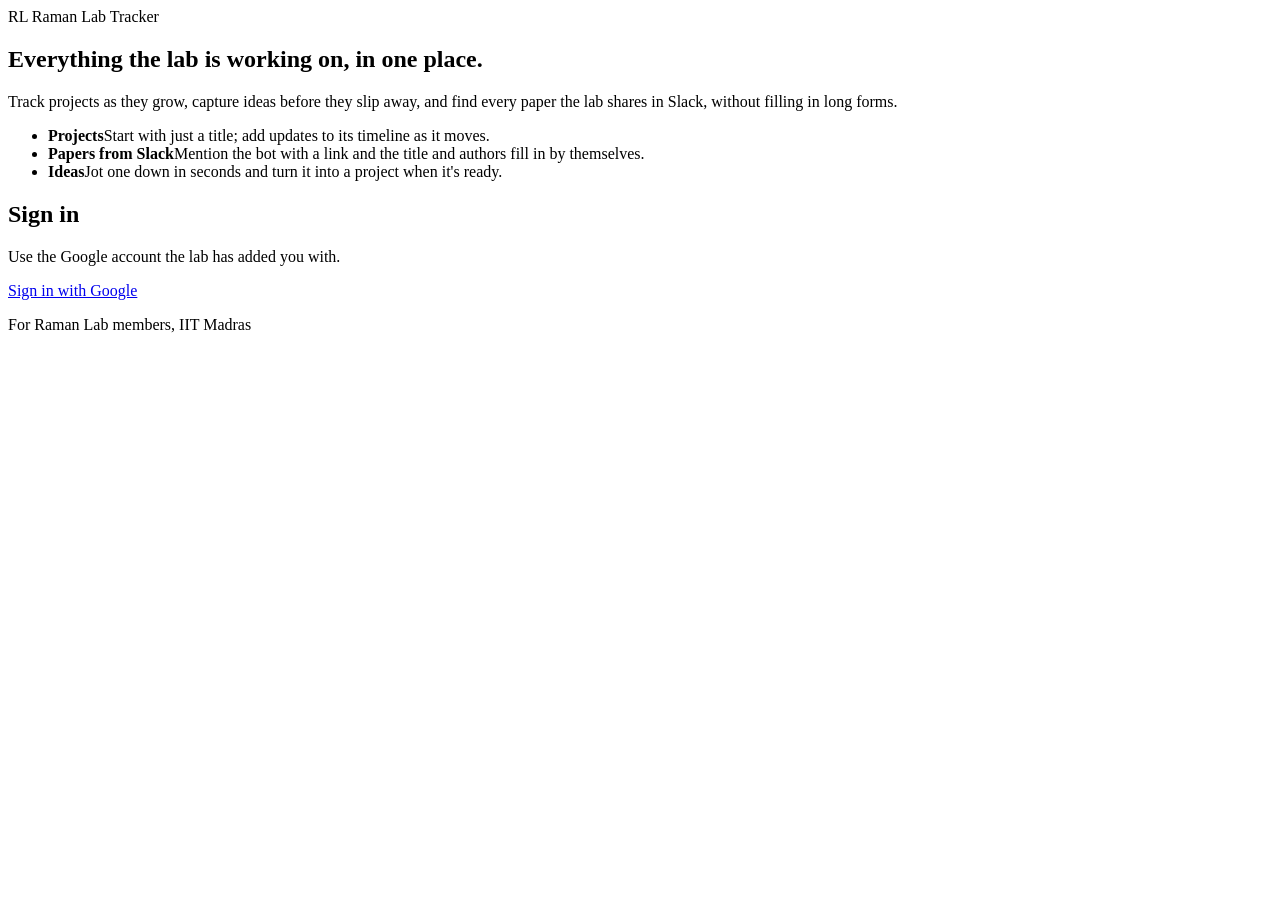
==== src/main/resources/static/login.html @ 4e86c466 "Add a sign-in page, sign-out and CSRF protection" ====
<!doctype html>
<html lang="en">
<head>
    <meta charset="utf-8">
    <meta name="viewport" content="width=device-width, initial-scale=1">
    <title>Sign in · Raman Lab Tracker</title>
    <link rel="stylesheet" href="css/app.css">
</head>
<body class="login-page">
    <main class="login-layout">
        <section>
            <div class="brand">
                <span class="logo" aria-hidden="true">RL</span>
                <span class="brand-name">Raman Lab Tracker</span>
            </div>
            <h1 class="hero-title">Everything the lab is working on, in one place.</h1>
            <p class="hero-text">Track projects as they grow, capture ideas before they slip away, and find every paper the lab shares in Slack, without filling in long forms.</p>
            <ul class="features">
                <li><strong>Projects</strong><span>Start with just a title; add updates to its timeline as it moves.</span></li>
                <li><strong>Papers from Slack</strong><span>Mention the bot with a link and the title and authors fill in by themselves.</span></li>
                <li><strong>Ideas</strong><span>Jot one down in seconds and turn it into a project when it's ready.</span></li>
            </ul>
        </section>
        <section class="login-card">
            <h2>Sign in</h2>
            <p class="login-subtitle">Use the Google account the lab has added you with.</p>
            <p id="refused" class="notice notice-error" role="alert" hidden>
                That Google account isn't on the Raman Lab list. Ask a lab admin to add you, or sign in with another account.
            </p>
            <p id="signed-out" class="notice" hidden>You've signed out.</p>
            <a class="button" href="/oauth2/authorization/google">Sign in with Google</a>
            <p class="login-note">For Raman Lab members, IIT Madras</p>
        </section>
    </main>
    <script>
        const params = new URLSearchParams(location.search);
        document.getElementById('refused').hidden = !params.has('error');
        document.getElementById('signed-out').hidden = !params.has('logout');
    </script>
</body>
</html>
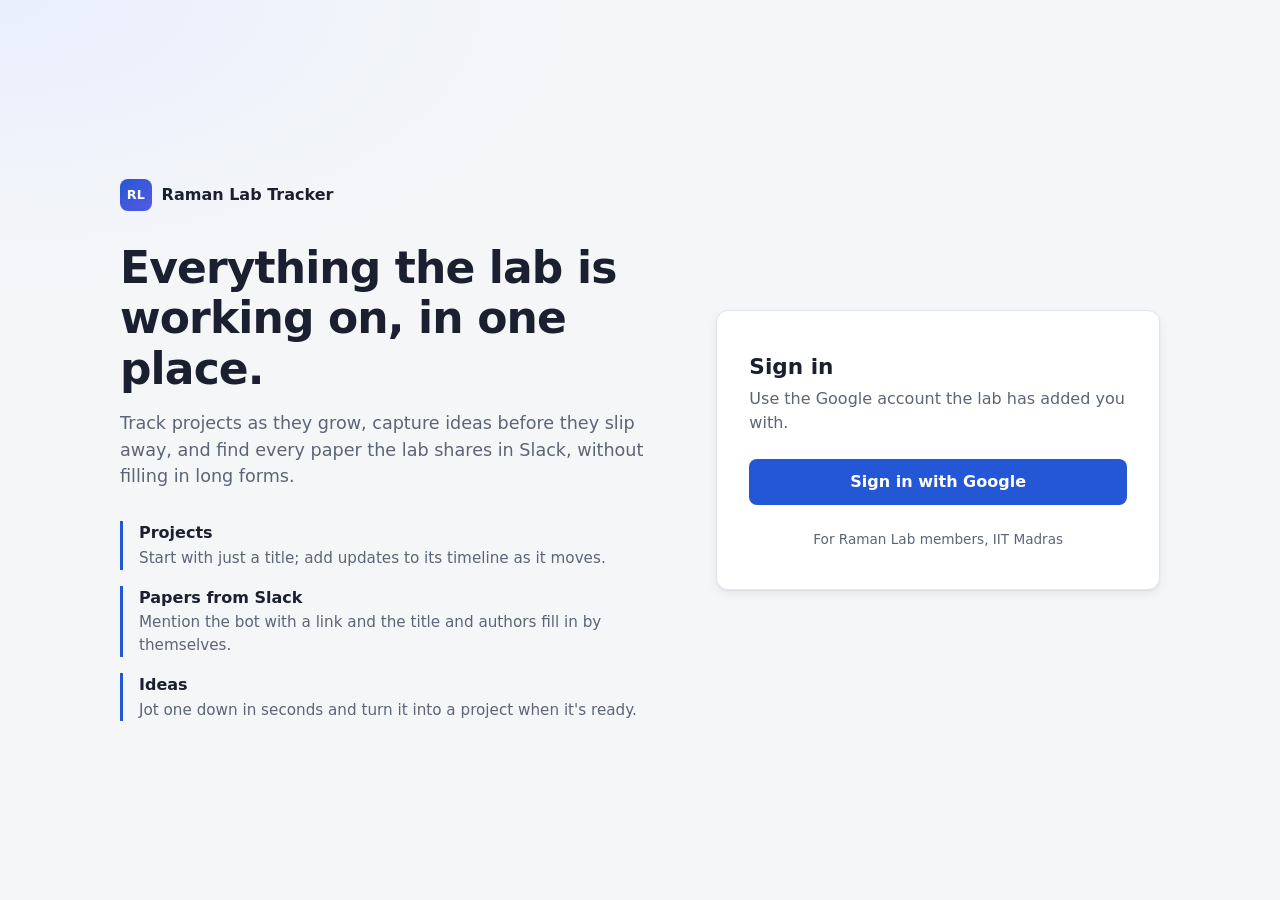
==== commit ba96c412: "Let a picked theme override the system one" ====
--- a/src/main/resources/static/login.html
+++ b/src/main/resources/static/login.html
@@ -4,6 +4,17 @@
     <meta charset="utf-8">
     <meta name="viewport" content="width=device-width, initial-scale=1">
     <title>Sign in · Raman Lab Tracker</title>
+    <script>
+        // apply the theme picked in the account menu before the page is drawn, so it never flashes
+        try {
+            const theme = localStorage.getItem('theme');
+            if (theme) {
+                document.documentElement.dataset.theme = theme;
+            }
+        } catch {
+            // storage is blocked, so the page follows the computer's setting
+        }
+    </script>
     <link rel="stylesheet" href="css/app.css">
 </head>
 <body class="login-page">
--- a/src/main/resources/static/css/app.css
+++ b/src/main/resources/static/css/app.css
@@ -0,0 +1,1527 @@
+:root {
+    color-scheme: light;
+    --bg: #f5f6f8;
+    --surface: #ffffff;
+    --surface-muted: #f0f2f5;
+    --text: #1a2030;
+    --muted: #5c6575;
+    --border: #e2e6ec;
+    --accent: #2457d6;
+    --accent-soft: #e9effd;
+    --on-accent: #ffffff;
+    --danger: #b42318;
+    --shadow: 0 1px 2px rgb(16 24 40 / 0.06), 0 4px 12px rgb(16 24 40 / 0.06);
+    --radius: 12px;
+    --radius-sm: 8px;
+    --content-width: 64rem;
+    /* text lightness for tinted pills and avatars, so they read well in both themes */
+    --tint-l: 36%;
+    font-family: system-ui, -apple-system, "Segoe UI", Roboto, "Helvetica Neue", sans-serif;
+}
+
+/* Dark colours: "System" follows the computer's setting; a theme picked in the account menu
+   (data-theme on <html>, set by theme.js) wins over it. */
+@media (prefers-color-scheme: dark) {
+    :root:not([data-theme="light"]) {
+        color-scheme: dark;
+        --bg: #111418;
+        --surface: #1a1e25;
+        --surface-muted: #222731;
+        --text: #e6e9ef;
+        --muted: #9aa3b2;
+        --border: #2a303a;
+        --accent: #7ea2ff;
+        --accent-soft: #1f2a45;
+        --on-accent: #0e1630;
+        --danger: #ff8f85;
+        --shadow: 0 1px 2px rgb(0 0 0 / 0.4), 0 4px 12px rgb(0 0 0 / 0.25);
+        --tint-l: 76%;
+    }
+}
+
+:root[data-theme="dark"] {
+    color-scheme: dark;
+    --bg: #111418;
+    --surface: #1a1e25;
+    --surface-muted: #222731;
+    --text: #e6e9ef;
+    --muted: #9aa3b2;
+    --border: #2a303a;
+    --accent: #7ea2ff;
+    --accent-soft: #1f2a45;
+    --on-accent: #0e1630;
+    --danger: #ff8f85;
+    --shadow: 0 1px 2px rgb(0 0 0 / 0.4), 0 4px 12px rgb(0 0 0 / 0.25);
+    --tint-l: 76%;
+}
+
+*,
+*::before,
+*::after {
+    box-sizing: border-box;
+}
+
+body {
+    margin: 0;
+    background: radial-gradient(80rem 24rem at 50% -10rem, var(--accent-soft), transparent 70%) no-repeat, var(--bg);
+    color: var(--text);
+    font-size: 1rem;
+    line-height: 1.5;
+}
+
+a {
+    color: var(--accent);
+    text-underline-offset: 0.15em;
+}
+
+:focus-visible {
+    outline: 2px solid var(--accent);
+    outline-offset: 2px;
+    border-radius: 4px;
+}
+
+/* Brand */
+
+.brand {
+    display: flex;
+    align-items: center;
+    gap: 0.6rem;
+    color: inherit;
+    text-decoration: none;
+}
+
+.logo {
+    display: grid;
+    width: 2rem;
+    height: 2rem;
+    place-items: center;
+    border-radius: var(--radius-sm);
+    background: linear-gradient(135deg, var(--accent), color-mix(in srgb, var(--accent) 55%, #8b5cf6));
+    color: var(--on-accent);
+    font-size: 0.8rem;
+    font-weight: 700;
+    letter-spacing: 0.02em;
+}
+
+.brand-name {
+    font-weight: 650;
+    white-space: nowrap;
+}
+
+/* Header */
+
+.app-header {
+    position: sticky;
+    top: 0;
+    z-index: 10;
+    display: flex;
+    align-items: center;
+    gap: 2rem;
+    height: 3.75rem;
+    padding: 0 1.5rem;
+    background: color-mix(in srgb, var(--surface) 88%, transparent);
+    backdrop-filter: blur(8px);
+    border-bottom: 1px solid var(--border);
+}
+
+.tabs {
+    display: flex;
+    flex: 1;
+    align-self: stretch;
+    gap: 0.25rem;
+    overflow-x: auto;
+}
+
+.tab {
+    display: inline-flex;
+    align-items: center;
+    gap: 0.4rem;
+    padding: 0 0.85rem;
+    border: 0;
+    border-bottom: 2px solid transparent;
+    background: none;
+    color: var(--muted);
+    font: inherit;
+    font-weight: 500;
+    white-space: nowrap;
+    cursor: pointer;
+}
+
+.tab:hover {
+    color: var(--text);
+}
+
+.tab[aria-selected="true"] {
+    color: var(--accent);
+    border-bottom-color: var(--accent);
+    font-weight: 600;
+}
+
+/* User menu */
+
+.user-menu {
+    position: relative;
+}
+
+.avatar {
+    display: grid;
+    flex-shrink: 0;
+    width: 2.25rem;
+    height: 2.25rem;
+    place-items: center;
+    border-radius: 50%;
+    background: hsl(var(--hue, 222) 70% 55% / 0.2);
+    color: hsl(var(--hue, 222) 55% var(--tint-l));
+    font-size: 0.85rem;
+    font-weight: 700;
+    list-style: none;
+    cursor: pointer;
+}
+
+.avatar::-webkit-details-marker {
+    display: none;
+}
+
+.menu {
+    position: absolute;
+    right: 0;
+    top: calc(100% + 0.5rem);
+    min-width: 15rem;
+    padding: 0.5rem;
+    background: var(--surface);
+    border: 1px solid var(--border);
+    border-radius: var(--radius);
+    box-shadow: var(--shadow);
+}
+
+.menu-name {
+    margin: 0.5rem 0.75rem 0;
+    font-weight: 600;
+}
+
+.menu-email {
+    margin: 0 0.75rem 0.5rem;
+    color: var(--muted);
+    font-size: 0.85rem;
+    overflow-wrap: anywhere;
+}
+
+.menu-item {
+    display: flex;
+    align-items: center;
+    gap: 0.5rem;
+    width: 100%;
+    padding: 0.55rem 0.75rem;
+    border: 0;
+    border-top: 1px solid var(--border);
+    background: none;
+    color: var(--text);
+    font: inherit;
+    text-align: left;
+    cursor: pointer;
+}
+
+.menu-item:hover {
+    background: var(--surface-muted);
+}
+
+/* Page */
+
+.content {
+    max-width: var(--content-width);
+    margin: 0 auto;
+    padding: 2rem 1.5rem 4rem;
+}
+
+.page-header {
+    display: flex;
+    flex-wrap: wrap;
+    align-items: flex-end;
+    justify-content: space-between;
+    gap: 1rem;
+    margin-bottom: 1.5rem;
+}
+
+.page-title {
+    margin: 0;
+    font-size: 1.6rem;
+    letter-spacing: -0.01em;
+}
+
+.page-description {
+    margin: 0.25rem 0 0;
+    color: var(--muted);
+}
+
+.page-actions {
+    display: flex;
+    gap: 0.5rem;
+}
+
+/* Buttons */
+
+.button {
+    display: inline-flex;
+    align-items: center;
+    justify-content: center;
+    gap: 0.4rem;
+    padding: 0.6rem 1.1rem;
+    border: 1px solid transparent;
+    border-radius: var(--radius-sm);
+    background: var(--accent);
+    color: var(--on-accent);
+    font: inherit;
+    font-weight: 600;
+    text-decoration: none;
+    cursor: pointer;
+}
+
+.button:hover {
+    filter: brightness(1.08);
+}
+
+.button-secondary {
+    background: var(--surface);
+    border-color: var(--border);
+    color: var(--text);
+}
+
+.button-secondary:hover {
+    filter: none;
+    background: var(--surface-muted);
+}
+
+/* Toasts */
+
+.toasts {
+    position: fixed;
+    right: 1.5rem;
+    bottom: 1.5rem;
+    z-index: 20;
+    display: grid;
+    gap: 0.5rem;
+}
+
+.toast {
+    padding: 0.75rem 1rem;
+    border-left: 4px solid var(--accent);
+    border-radius: var(--radius-sm);
+    background: var(--surface);
+    box-shadow: var(--shadow);
+}
+
+.toast-error {
+    border-left-color: var(--danger);
+}
+
+/* Shared building blocks */
+
+.muted {
+    color: var(--muted);
+}
+
+.page-description {
+    display: flex;
+    flex-wrap: wrap;
+    align-items: center;
+    gap: 0.4rem 0.75rem;
+}
+
+.back-link {
+    display: inline-flex;
+    align-items: center;
+    gap: 0.3rem;
+    font-weight: 500;
+    text-decoration: none;
+}
+
+.filters {
+    display: flex;
+    flex-wrap: wrap;
+    gap: 0.5rem;
+    margin-bottom: 1rem;
+}
+
+.filter-chip {
+    display: inline-flex;
+    align-items: center;
+    gap: 0.4rem;
+    padding: 0.35rem 0.8rem;
+    border: 1px solid var(--border);
+    border-radius: 999px;
+    background: var(--surface);
+    color: var(--muted);
+    font: inherit;
+    font-size: 0.9rem;
+    cursor: pointer;
+}
+
+.filter-chip[aria-pressed="true"] {
+    border-color: var(--accent);
+    background: var(--accent-soft);
+    color: var(--accent);
+    font-weight: 600;
+}
+
+.filter-count {
+    font-size: 0.8rem;
+    opacity: 0.75;
+}
+
+.card-list {
+    display: grid;
+    gap: 0.75rem;
+}
+
+.card {
+    display: block;
+    padding: 1rem 1.25rem;
+    background: var(--surface);
+    border: 1px solid var(--border);
+    border-radius: var(--radius);
+    color: inherit;
+}
+
+.card + .card,
+.card + .timeline,
+.card + .timeline-empty {
+    margin-top: 1rem;
+}
+
+.card-list .card + .card {
+    margin-top: 0;
+}
+
+.card-link {
+    position: relative;
+    text-decoration: none;
+    transition: border-color 0.15s, box-shadow 0.15s, transform 0.15s;
+}
+
+.card-link:hover {
+    border-color: color-mix(in srgb, var(--accent) 45%, var(--border));
+    box-shadow: var(--shadow);
+    transform: translateY(-1px);
+}
+
+.card-head {
+    display: flex;
+    align-items: baseline;
+    justify-content: space-between;
+    gap: 1rem;
+}
+
+.card-title {
+    margin: 0;
+    font-size: 1.05rem;
+    overflow-wrap: anywhere;
+}
+
+.card-text {
+    margin: 0.35rem 0 0;
+    color: var(--muted);
+    overflow-wrap: anywhere;
+}
+
+.clamp {
+    display: -webkit-box;
+    overflow: hidden;
+    -webkit-box-orient: vertical;
+    -webkit-line-clamp: 2;
+}
+
+.card-meta {
+    margin: 0.6rem 0 0;
+    color: var(--muted);
+    font-size: 0.85rem;
+}
+
+.prose {
+    margin: 0;
+    white-space: pre-wrap;
+    overflow-wrap: anywhere;
+}
+
+/* Status chips: hue changes per status, transparency keeps them readable in both themes */
+
+.status {
+    flex-shrink: 0;
+    padding: 0.15rem 0.6rem;
+    border: 1px solid hsl(var(--hue) 60% 50% / 0.45);
+    border-radius: 999px;
+    background: hsl(var(--hue) 70% 50% / 0.14);
+    font-size: 0.78rem;
+    font-weight: 600;
+    white-space: nowrap;
+    text-decoration: none;
+    color: inherit;
+}
+
+.status-planning { --hue: 265; }
+.status-active { --hue: 145; }
+.status-on_hold { --hue: 35; }
+.status-done { --hue: 215; }
+
+/* Loading and empty states */
+
+.skeleton-list {
+    display: grid;
+    gap: 0.75rem;
+}
+
+.skeleton-card {
+    height: 5.5rem;
+    border-radius: var(--radius);
+    background: linear-gradient(90deg, var(--surface) 25%, var(--surface-muted) 50%, var(--surface) 75%);
+    background-size: 200% 100%;
+    animation: shimmer 1.4s infinite;
+}
+
+@keyframes shimmer {
+    to {
+        background-position: -200% 0;
+    }
+}
+
+@media (prefers-reduced-motion: reduce) {
+    .skeleton-card {
+        animation: none;
+    }
+}
+
+.empty {
+    padding: 3rem 1.5rem;
+    border: 1px dashed var(--border);
+    border-radius: var(--radius);
+    text-align: center;
+}
+
+.empty-mark {
+    display: grid;
+    width: 3rem;
+    height: 3rem;
+    margin: 0 auto 1rem;
+    place-items: center;
+    border-radius: 50%;
+    background: var(--accent-soft);
+    color: var(--accent);
+    font-size: 1.5rem;
+    font-weight: 600;
+}
+
+.empty-title {
+    margin: 0;
+}
+
+.empty-text {
+    max-width: 28rem;
+    margin: 0.4rem auto 1.25rem;
+    color: var(--muted);
+}
+
+/* Forms */
+
+.field {
+    display: grid;
+    gap: 0.35rem;
+    margin-top: 1rem;
+}
+
+.field-label {
+    font-size: 0.9rem;
+    font-weight: 600;
+}
+
+.input {
+    width: 100%;
+    padding: 0.6rem 0.75rem;
+    border: 1px solid var(--border);
+    border-radius: var(--radius-sm);
+    background: var(--surface);
+    color: var(--text);
+    font: inherit;
+}
+
+.input:focus {
+    border-color: var(--accent);
+    outline: 2px solid color-mix(in srgb, var(--accent) 25%, transparent);
+    outline-offset: 0;
+}
+
+textarea.input {
+    resize: vertical;
+}
+
+.input-large {
+    border: 0;
+    padding: 0.25rem 0;
+    font-size: 1.1rem;
+}
+
+.input-large:focus {
+    outline: none;
+}
+
+.input-compact {
+    width: auto;
+    padding: 0.5rem 0.6rem;
+}
+
+.more {
+    margin-top: 0.75rem;
+}
+
+.more summary {
+    color: var(--accent);
+    font-size: 0.9rem;
+    cursor: pointer;
+}
+
+.form-error {
+    margin: 1rem 0 0;
+    color: var(--danger);
+    font-size: 0.9rem;
+}
+
+.dialog {
+    width: min(32rem, calc(100% - 2rem));
+    padding: 0;
+    border: 1px solid var(--border);
+    border-radius: var(--radius);
+    background: var(--surface);
+    color: var(--text);
+    box-shadow: var(--shadow);
+}
+
+.dialog::backdrop {
+    background: rgb(10 14 20 / 0.45);
+}
+
+.dialog-form {
+    padding: 1.5rem;
+}
+
+.dialog-title {
+    margin: 0;
+    font-size: 1.25rem;
+}
+
+.dialog-actions {
+    display: flex;
+    justify-content: flex-end;
+    gap: 0.5rem;
+    margin-top: 1.5rem;
+}
+
+.composer textarea.input {
+    border: 0;
+    padding: 0;
+}
+
+.composer textarea.input:focus {
+    outline: none;
+}
+
+.composer-actions {
+    display: flex;
+    justify-content: flex-end;
+    margin-top: 0.75rem;
+}
+
+/* Timeline */
+
+.timeline {
+    position: relative;
+    margin: 1.5rem 0 0;
+    padding: 0 0 0 1.5rem;
+    list-style: none;
+}
+
+.timeline::before {
+    content: "";
+    position: absolute;
+    top: 0.4rem;
+    bottom: 0.4rem;
+    left: 0.35rem;
+    width: 2px;
+    background: var(--border);
+}
+
+.timeline-item {
+    position: relative;
+    padding-bottom: 1.25rem;
+}
+
+.timeline-item::before {
+    content: "";
+    position: absolute;
+    top: 0.4rem;
+    left: -1.5rem;
+    width: 0.8rem;
+    height: 0.8rem;
+    border: 2px solid var(--bg);
+    border-radius: 50%;
+    background: var(--accent);
+}
+
+.timeline-status::before {
+    background: var(--muted);
+}
+
+.timeline-meta {
+    margin: 0 0 0.2rem;
+    color: var(--muted);
+    font-size: 0.85rem;
+}
+
+.timeline-meta strong {
+    color: var(--text);
+}
+
+.timeline-change {
+    margin: 0;
+    color: var(--muted);
+    font-style: italic;
+}
+
+.timeline-empty {
+    margin-top: 1.5rem;
+}
+
+/* Icons, avatars and tags */
+
+.icon {
+    flex-shrink: 0;
+}
+
+.avatar-small {
+    width: 1.75rem;
+    height: 1.75rem;
+    border: 2px solid var(--surface);
+    font-size: 0.65rem;
+    cursor: default;
+}
+
+.avatar-stack {
+    display: inline-flex;
+}
+
+.avatar-stack .avatar + .avatar {
+    margin-left: -0.45rem;
+}
+
+.avatar-more {
+    background: var(--surface-muted);
+    color: var(--muted);
+}
+
+.tag-list {
+    position: relative;
+    z-index: 1;
+    display: flex;
+    flex-wrap: wrap;
+    gap: 0.35rem;
+    margin-top: 0.6rem;
+}
+
+.tag {
+    padding: 0.1rem 0.55rem;
+    border: 0;
+    border-radius: 999px;
+    background: hsl(var(--hue) 70% 55% / 0.14);
+    color: hsl(var(--hue) 55% var(--tint-l));
+    font: inherit;
+    font-size: 0.78rem;
+    font-weight: 600;
+}
+
+button.tag {
+    cursor: pointer;
+}
+
+button.tag:hover {
+    background: hsl(var(--hue) 70% 55% / 0.26);
+}
+
+/* Small controls */
+
+.segmented {
+    display: inline-flex;
+    padding: 0.2rem;
+    border: 1px solid var(--border);
+    border-radius: var(--radius-sm);
+    background: var(--surface-muted);
+}
+
+.segment {
+    display: inline-flex;
+    align-items: center;
+    gap: 0.35rem;
+    padding: 0.4rem 0.75rem;
+    border: 0;
+    border-radius: 6px;
+    background: none;
+    color: var(--muted);
+    font: inherit;
+    font-size: 0.9rem;
+    font-weight: 500;
+    cursor: pointer;
+}
+
+.segment[aria-pressed="true"] {
+    background: var(--surface);
+    color: var(--text);
+    box-shadow: 0 1px 2px rgb(16 24 40 / 0.12);
+}
+
+.link-button {
+    display: inline-flex;
+    align-items: center;
+    gap: 0.25rem;
+    padding: 0.2rem 0.4rem;
+    border: 0;
+    border-radius: 6px;
+    background: none;
+    color: var(--accent);
+    font: inherit;
+    font-size: 0.9rem;
+    cursor: pointer;
+}
+
+.icon-button {
+    display: grid;
+    flex-shrink: 0;
+    width: 1.75rem;
+    height: 1.75rem;
+    place-items: center;
+    border: 0;
+    border-radius: 6px;
+    background: none;
+    color: var(--muted);
+    cursor: pointer;
+}
+
+.link-button:hover,
+.icon-button:hover {
+    background: var(--surface-muted);
+    color: var(--text);
+}
+
+.button-small {
+    padding: 0.45rem 0.8rem;
+    font-size: 0.9rem;
+}
+
+.toolbar {
+    display: flex;
+    flex-wrap: wrap;
+    align-items: center;
+    justify-content: space-between;
+    gap: 0.75rem;
+    margin-bottom: 1rem;
+}
+
+.toolbar .filters {
+    margin-bottom: 0;
+}
+
+.active-filter {
+    display: flex;
+    flex-wrap: wrap;
+    align-items: center;
+    gap: 0.5rem;
+    margin-bottom: 1rem;
+    color: var(--muted);
+    font-size: 0.9rem;
+}
+
+.section-title {
+    margin: 1.75rem 0 0.75rem;
+    font-size: 1.05rem;
+}
+
+/* Cards open on entry, a little after one another */
+
+.card-list > .card,
+.stat,
+.home-section {
+    animation: rise 0.35s ease backwards;
+    animation-delay: calc(var(--i, 0) * 35ms);
+}
+
+@keyframes rise {
+    from {
+        opacity: 0;
+        transform: translateY(6px);
+    }
+}
+
+@media (prefers-reduced-motion: reduce) {
+    .card-list > .card,
+    .stat,
+    .home-section {
+        animation: none;
+    }
+
+    .card-link {
+        transition: none;
+    }
+}
+
+/* Project cards: the title link covers the whole card */
+
+.stretched-link {
+    color: inherit;
+    text-decoration: none;
+}
+
+.stretched-link::after {
+    content: "";
+    position: absolute;
+    inset: 0;
+    border-radius: var(--radius);
+}
+
+.card-link:focus-within {
+    border-color: var(--accent);
+}
+
+.card-foot {
+    display: flex;
+    align-items: center;
+    justify-content: space-between;
+    gap: 1rem;
+    margin-top: 0.85rem;
+}
+
+.card-meta-inline {
+    display: inline-flex;
+    align-items: center;
+    gap: 0.3rem;
+    color: var(--muted);
+    font-size: 0.85rem;
+}
+
+/* Board */
+
+.board {
+    display: grid;
+    grid-template-columns: repeat(4, minmax(14rem, 1fr));
+    gap: 0.75rem;
+    overflow-x: auto;
+    padding-bottom: 0.5rem;
+}
+
+.board-column {
+    display: flex;
+    flex-direction: column;
+    gap: 0.6rem;
+    min-height: 12rem;
+    padding: 0.75rem;
+    border: 1px solid transparent;
+    border-radius: var(--radius);
+    background: var(--surface-muted);
+    transition: background 0.15s, border-color 0.15s;
+}
+
+.board-column.drop-target {
+    border-color: var(--accent);
+    border-style: dashed;
+    background: var(--accent-soft);
+}
+
+.board-head {
+    display: flex;
+    align-items: center;
+    gap: 0.5rem;
+    padding: 0 0.25rem;
+}
+
+.board-dot {
+    width: 0.6rem;
+    height: 0.6rem;
+    border-radius: 50%;
+    background: hsl(var(--hue) 65% 50%);
+}
+
+.board-title {
+    margin: 0;
+    font-size: 0.9rem;
+}
+
+.board-count {
+    margin-left: auto;
+    color: var(--muted);
+    font-size: 0.8rem;
+    font-weight: 600;
+}
+
+.board-cards {
+    display: grid;
+    gap: 0.6rem;
+}
+
+.board-card {
+    padding: 0.85rem 1rem;
+    cursor: grab;
+}
+
+.board-card .status,
+.board-card .card-meta-inline > span {
+    display: none;
+}
+
+.board-card .card-title {
+    font-size: 0.95rem;
+}
+
+.board-card.dragging {
+    opacity: 0.45;
+}
+
+.board-empty {
+    margin: 0;
+    padding: 1.25rem 0.5rem;
+    border: 1px dashed var(--border);
+    border-radius: var(--radius-sm);
+    color: var(--muted);
+    font-size: 0.85rem;
+    text-align: center;
+}
+
+/* One project */
+
+.detail-layout {
+    display: grid;
+    grid-template-columns: minmax(0, 1fr) 18rem;
+    gap: 1.5rem;
+    align-items: start;
+}
+
+.detail-side {
+    position: sticky;
+    top: 5rem;
+    padding: 0.5rem 1.1rem;
+}
+
+.side-section {
+    padding: 0.85rem 0;
+}
+
+.side-section + .side-section {
+    border-top: 1px solid var(--border);
+}
+
+.side-title {
+    margin: 0 0 0.6rem;
+    color: var(--muted);
+    font-size: 0.75rem;
+    font-weight: 600;
+    letter-spacing: 0.06em;
+    text-transform: uppercase;
+}
+
+.side-section .tag-list {
+    margin-top: 0;
+}
+
+.side-empty {
+    margin: 0;
+    font-size: 0.88rem;
+}
+
+.people,
+.links {
+    display: grid;
+    gap: 0.45rem;
+    margin: 0;
+    padding: 0;
+    list-style: none;
+}
+
+.person {
+    display: flex;
+    align-items: center;
+    gap: 0.55rem;
+    font-size: 0.92rem;
+}
+
+.link-row {
+    display: flex;
+    align-items: center;
+    gap: 0.25rem;
+}
+
+.link-item {
+    display: flex;
+    flex: 1;
+    align-items: center;
+    gap: 0.45rem;
+    min-width: 0;
+    font-size: 0.92rem;
+    text-decoration: none;
+}
+
+.link-label {
+    overflow: hidden;
+    text-overflow: ellipsis;
+    white-space: nowrap;
+}
+
+.link-form {
+    display: grid;
+    gap: 0.45rem;
+    margin-top: 0.75rem;
+}
+
+.link-form .input {
+    padding: 0.45rem 0.6rem;
+    font-size: 0.9rem;
+}
+
+.member-picker {
+    display: grid;
+    gap: 0.25rem;
+    max-height: 12rem;
+    overflow-y: auto;
+}
+
+.member-option {
+    display: flex;
+    align-items: center;
+    gap: 0.55rem;
+    padding: 0.35rem 0.5rem;
+    border-radius: var(--radius-sm);
+    cursor: pointer;
+}
+
+.member-option:hover {
+    background: var(--surface-muted);
+}
+
+/* Ideas */
+
+.idea {
+    display: grid;
+    grid-template-columns: auto minmax(0, 1fr) auto;
+    align-items: center;
+    gap: 1rem;
+}
+
+.idea-action {
+    display: flex;
+}
+
+.card-byline {
+    display: flex;
+    align-items: center;
+    gap: 0.4rem;
+}
+
+.vote {
+    display: grid;
+    width: 3rem;
+    padding: 0.35rem 0;
+    border: 1px solid var(--border);
+    border-radius: var(--radius-sm);
+    background: var(--surface);
+    color: var(--muted);
+    font: inherit;
+    cursor: pointer;
+    transition: border-color 0.15s, background 0.15s, color 0.15s;
+}
+
+.vote-inner {
+    display: grid;
+    justify-items: center;
+}
+
+.vote-count {
+    font-size: 0.9rem;
+    font-weight: 700;
+}
+
+.vote:hover {
+    border-color: var(--accent);
+    color: var(--accent);
+}
+
+.vote[aria-pressed="true"] {
+    border-color: var(--accent);
+    background: color-mix(in srgb, var(--accent) 14%, var(--surface));
+    color: var(--accent);
+}
+
+.composer-idea {
+    margin-bottom: 1.25rem;
+}
+
+.more-fields {
+    display: grid;
+    gap: 0.5rem;
+    margin-top: 0.6rem;
+}
+
+/* Home */
+
+.stats {
+    display: grid;
+    grid-template-columns: repeat(auto-fit, minmax(9.5rem, 1fr));
+    gap: 0.75rem;
+}
+
+.stat {
+    display: grid;
+    gap: 0.1rem;
+    padding: 1rem 1.1rem;
+    background: var(--surface);
+    border: 1px solid var(--border);
+    border-radius: var(--radius);
+    color: inherit;
+    text-decoration: none;
+    transition: border-color 0.15s, box-shadow 0.15s, transform 0.15s;
+}
+
+.stat:nth-child(2) { --i: 1; }
+.stat:nth-child(3) { --i: 2; }
+.stat:nth-child(4) { --i: 3; }
+.stat:nth-child(5) { --i: 4; }
+
+.stat:hover {
+    border-color: hsl(var(--hue) 60% 50% / 0.5);
+    box-shadow: var(--shadow);
+    transform: translateY(-1px);
+}
+
+.stat-icon {
+    display: grid;
+    width: 2.25rem;
+    height: 2.25rem;
+    margin-bottom: 0.5rem;
+    place-items: center;
+    border-radius: var(--radius-sm);
+    background: hsl(var(--hue) 70% 55% / 0.15);
+    color: hsl(var(--hue) 55% var(--tint-l));
+}
+
+.stat-value {
+    font-size: 1.75rem;
+    font-weight: 700;
+    line-height: 1.1;
+    letter-spacing: -0.02em;
+}
+
+.stat-label {
+    color: var(--muted);
+    font-size: 0.88rem;
+}
+
+.home-grid {
+    display: grid;
+    grid-template-columns: minmax(0, 1.1fr) minmax(0, 1fr);
+    gap: 1.5rem;
+    align-items: start;
+    margin-top: 0.5rem;
+}
+
+.home-section + .home-section {
+    --i: 2;
+}
+
+.section-head {
+    display: flex;
+    align-items: baseline;
+    justify-content: space-between;
+    gap: 1rem;
+}
+
+.section-link {
+    font-size: 0.9rem;
+    text-decoration: none;
+}
+
+.mini-list {
+    padding: 0.25rem 0;
+}
+
+.mini-project {
+    display: flex;
+    align-items: center;
+    gap: 0.75rem;
+    padding: 0.7rem 1.1rem;
+    color: inherit;
+    text-decoration: none;
+}
+
+.mini-project + .mini-project {
+    border-top: 1px solid var(--border);
+}
+
+.mini-project:hover {
+    background: var(--surface-muted);
+}
+
+.mini-votes {
+    display: grid;
+    flex-shrink: 0;
+    width: 2.25rem;
+    padding: 0.2rem 0;
+    justify-items: center;
+    border-radius: var(--radius-sm);
+    background: var(--accent-soft);
+    color: var(--accent);
+    font-size: 0.85rem;
+    font-weight: 700;
+}
+
+.mini-main {
+    display: grid;
+    flex: 1;
+    min-width: 0;
+}
+
+.mini-title {
+    overflow: hidden;
+    font-weight: 600;
+    text-overflow: ellipsis;
+    white-space: nowrap;
+}
+
+.mini-meta {
+    color: var(--muted);
+    font-size: 0.8rem;
+}
+
+.feed {
+    margin: 0;
+    padding: 0.25rem 1.1rem;
+    list-style: none;
+}
+
+.feed-item {
+    display: flex;
+    gap: 0.75rem;
+    padding: 0.75rem 0;
+}
+
+.feed-item + .feed-item {
+    border-top: 1px solid var(--border);
+}
+
+.feed-icon {
+    display: grid;
+    flex-shrink: 0;
+    width: 2rem;
+    height: 2rem;
+    place-items: center;
+    border-radius: 50%;
+    background: hsl(var(--hue) 70% 55% / 0.15);
+    color: hsl(var(--hue) 55% var(--tint-l));
+}
+
+.feed-note { --hue: 222; }
+.feed-status { --hue: 35; }
+.feed-project { --hue: 145; }
+.feed-idea { --hue: 45; }
+.feed-paper { --hue: 190; }
+
+.feed-body {
+    min-width: 0;
+}
+
+.feed-text {
+    margin: 0;
+    font-size: 0.92rem;
+    overflow-wrap: anywhere;
+}
+
+.feed-target {
+    color: var(--text);
+    font-weight: 600;
+    text-decoration: none;
+}
+
+.feed-target:hover {
+    color: var(--accent);
+}
+
+.feed-excerpt {
+    margin: 0.15rem 0 0;
+    color: var(--muted);
+    font-size: 0.88rem;
+}
+
+.feed-time {
+    margin: 0.15rem 0 0;
+    color: var(--muted);
+    font-size: 0.78rem;
+}
+
+.timeline-meta {
+    display: flex;
+    align-items: center;
+    gap: 0.4rem;
+}
+
+.timeline-meta .avatar {
+    width: 1.5rem;
+    height: 1.5rem;
+    border: 0;
+    font-size: 0.6rem;
+}
+
+@media (max-width: 56rem) {
+    .detail-layout,
+    .home-grid {
+        grid-template-columns: minmax(0, 1fr);
+    }
+
+    .detail-side {
+        position: static;
+    }
+}
+
+
+/* Sign-in page */
+
+.login-page {
+    min-height: 100vh;
+    background:
+        radial-gradient(60rem 30rem at 0% 0%, var(--accent-soft), transparent 60%),
+        var(--bg);
+}
+
+.login-layout {
+    display: grid;
+    grid-template-columns: 1.2fr 1fr;
+    gap: 4rem;
+    align-items: center;
+    max-width: 68rem;
+    min-height: 100vh;
+    margin: 0 auto;
+    padding: 3rem 1.5rem;
+}
+
+.hero-title {
+    margin: 2rem 0 1rem;
+    font-size: clamp(2rem, 4vw, 2.75rem);
+    line-height: 1.15;
+    letter-spacing: -0.02em;
+}
+
+.hero-text {
+    margin: 0 0 2rem;
+    color: var(--muted);
+    font-size: 1.1rem;
+}
+
+.features {
+    display: grid;
+    gap: 1rem;
+    margin: 0;
+    padding: 0;
+    list-style: none;
+}
+
+.features li {
+    display: grid;
+    gap: 0.1rem;
+    padding-left: 1rem;
+    border-left: 3px solid var(--accent);
+}
+
+.features span {
+    color: var(--muted);
+    font-size: 0.95rem;
+}
+
+.login-card {
+    padding: 2.5rem 2rem;
+    background: var(--surface);
+    border: 1px solid var(--border);
+    border-radius: var(--radius);
+    box-shadow: var(--shadow);
+}
+
+.login-card h2 {
+    margin: 0 0 0.25rem;
+    font-size: 1.35rem;
+}
+
+.login-card .button {
+    width: 100%;
+    margin-top: 1.5rem;
+}
+
+.login-subtitle {
+    margin: 0;
+    color: var(--muted);
+}
+
+.notice {
+    margin: 1.25rem 0 0;
+    padding: 0.75rem 1rem;
+    border: 1px solid color-mix(in srgb, var(--accent) 35%, transparent);
+    border-radius: var(--radius-sm);
+    background: var(--accent-soft);
+    font-size: 0.9rem;
+}
+
+.notice-error {
+    border-color: color-mix(in srgb, var(--danger) 40%, transparent);
+    background: color-mix(in srgb, var(--danger) 10%, transparent);
+    color: var(--danger);
+}
+
+.login-note {
+    margin: 1.5rem 0 0;
+    color: var(--muted);
+    font-size: 0.85rem;
+    text-align: center;
+}
+
+@media (max-width: 52rem) {
+    .login-layout {
+        grid-template-columns: 1fr;
+        gap: 2rem;
+        min-height: auto;
+    }
+}
+
+@media (max-width: 40rem) {
+    .app-header {
+        flex-wrap: wrap;
+        height: auto;
+        gap: 0 1rem;
+        padding: 0.6rem 1rem 0;
+    }
+
+    .user-menu {
+        margin-left: auto;
+    }
+
+    .tabs {
+        order: 3;
+        flex-basis: 100%;
+    }
+
+    .tab {
+        padding: 0.7rem 0.6rem;
+    }
+
+    .content {
+        padding: 1.25rem 1rem 3rem;
+    }
+
+    .idea {
+        grid-template-columns: auto 1fr;
+    }
+
+    .idea-action {
+        grid-column: 2;
+    }
+
+    .tab .icon {
+        display: none;
+    }
+}
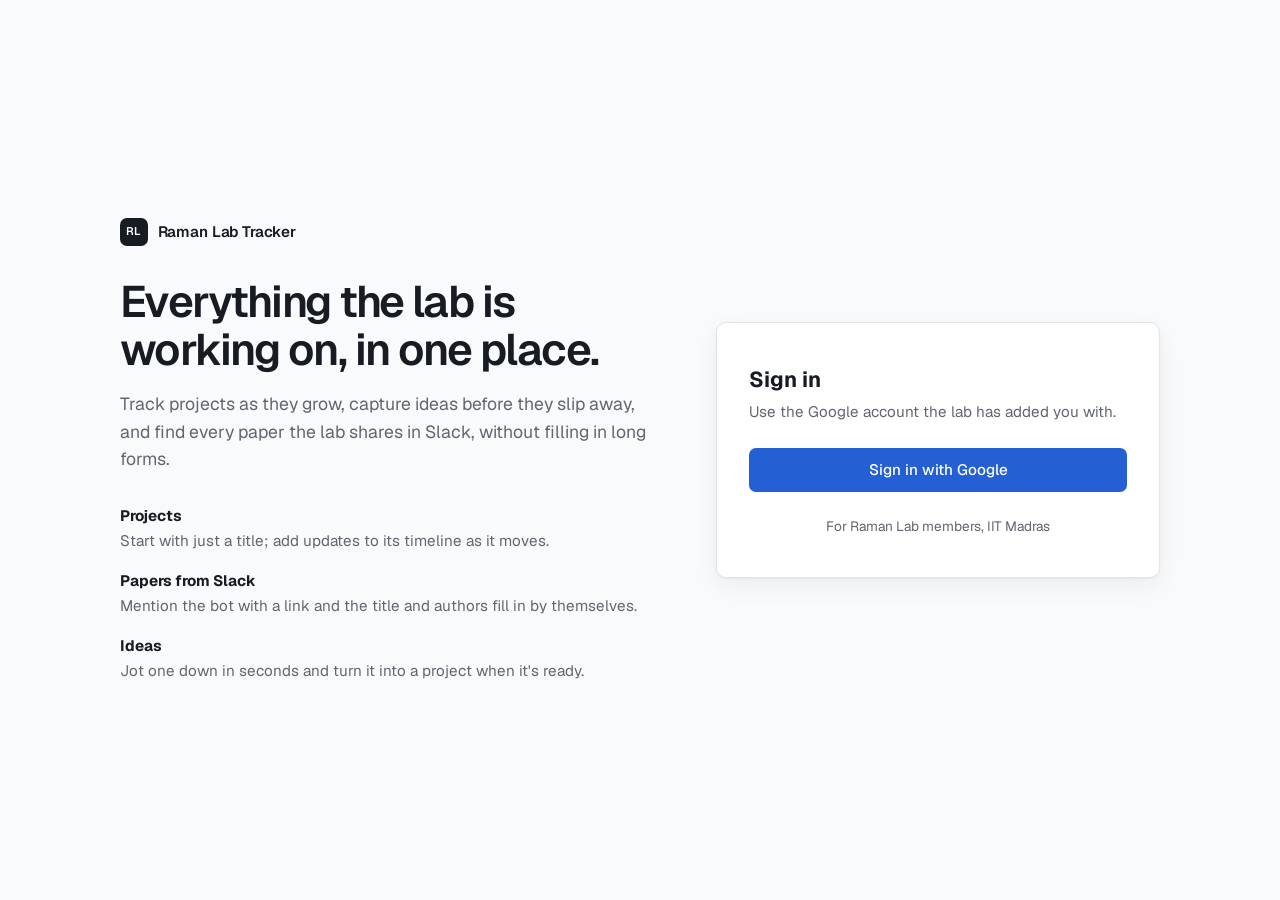
==== commit 16508873: "Move the theme switch beside the avatar" ====
--- a/src/main/resources/static/login.html
+++ b/src/main/resources/static/login.html
@@ -5,7 +5,7 @@
     <meta name="viewport" content="width=device-width, initial-scale=1">
     <title>Sign in · Raman Lab Tracker</title>
     <script>
-        // apply the theme picked in the account menu before the page is drawn, so it never flashes
+        // apply the theme picked with the header's theme switch before the page is drawn, so it never flashes
         try {
             const theme = localStorage.getItem('theme');
             if (theme) {
--- a/src/main/resources/static/css/app.css
+++ b/src/main/resources/static/css/app.css
@@ -1,57 +1,76 @@
+/* Geist, by Vercel (SIL Open Font License, see fonts/OFL.txt). Kept in the app so no page loads from outside. */
+@font-face {
+    font-family: "Geist";
+    src: url("../fonts/geist.woff2") format("woff2");
+    font-weight: 100 900;
+    font-display: swap;
+}
+
+@font-face {
+    font-family: "Geist Mono";
+    src: url("../fonts/geist-mono.woff2") format("woff2");
+    font-weight: 100 900;
+    font-display: swap;
+}
+
+/* Neutrals are tinted slightly towards the accent's blue, so greys never look flat. */
 :root {
     color-scheme: light;
-    --bg: #f5f6f8;
-    --surface: #ffffff;
-    --surface-muted: #f0f2f5;
-    --text: #1a2030;
-    --muted: #5c6575;
-    --border: #e2e6ec;
-    --accent: #2457d6;
-    --accent-soft: #e9effd;
-    --on-accent: #ffffff;
-    --danger: #b42318;
-    --shadow: 0 1px 2px rgb(16 24 40 / 0.06), 0 4px 12px rgb(16 24 40 / 0.06);
-    --radius: 12px;
-    --radius-sm: 8px;
+    --bg: oklch(98.5% 0.003 262);
+    --surface: oklch(100% 0 0);
+    --surface-muted: oklch(96.6% 0.004 262);
+    --text: oklch(22% 0.015 262);
+    --muted: oklch(51% 0.015 262);
+    --border: oklch(91.8% 0.006 262);
+    --accent: oklch(52% 0.19 262);
+    --accent-soft: oklch(95.5% 0.025 262);
+    --on-accent: oklch(99% 0 0);
+    --danger: oklch(55% 0.19 27);
+    --shadow: 0 1px 2px oklch(22% 0.02 262 / 0.05), 0 8px 24px oklch(22% 0.02 262 / 0.06);
+    --radius: 10px;
+    --radius-sm: 7px;
     --content-width: 64rem;
     /* text lightness for tinted pills and avatars, so they read well in both themes */
     --tint-l: 36%;
-    font-family: system-ui, -apple-system, "Segoe UI", Roboto, "Helvetica Neue", sans-serif;
-}
-
-/* Dark colours: "System" follows the computer's setting; a theme picked in the account menu
-   (data-theme on <html>, set by theme.js) wins over it. */
+    /* motion: quick and decelerating, so things feel responsive rather than animated */
+    --ease-out: cubic-bezier(0.23, 1, 0.32, 1);
+    --fast: 160ms;
+    font-family: "Geist", system-ui, -apple-system, "Segoe UI", Roboto, sans-serif;
+}
+
+/* Dark colours: "System" follows the computer's setting; a theme picked with the header's switch
+   (data-theme on <html>, set by theme.js) wins over it. Depth comes from lighter surfaces, not shadows. */
 @media (prefers-color-scheme: dark) {
     :root:not([data-theme="light"]) {
         color-scheme: dark;
-        --bg: #111418;
-        --surface: #1a1e25;
-        --surface-muted: #222731;
-        --text: #e6e9ef;
-        --muted: #9aa3b2;
-        --border: #2a303a;
-        --accent: #7ea2ff;
-        --accent-soft: #1f2a45;
-        --on-accent: #0e1630;
-        --danger: #ff8f85;
-        --shadow: 0 1px 2px rgb(0 0 0 / 0.4), 0 4px 12px rgb(0 0 0 / 0.25);
+        --bg: oklch(16.5% 0.008 262);
+        --surface: oklch(20.5% 0.009 262);
+        --surface-muted: oklch(24.5% 0.01 262);
+        --text: oklch(94.5% 0.005 262);
+        --muted: oklch(70% 0.012 262);
+        --border: oklch(29% 0.011 262);
+        --accent: oklch(72% 0.13 262);
+        --accent-soft: oklch(28% 0.05 262);
+        --on-accent: oklch(18% 0.03 262);
+        --danger: oklch(72% 0.15 27);
+        --shadow: 0 1px 2px oklch(0% 0 0 / 0.35), 0 8px 24px oklch(0% 0 0 / 0.25);
         --tint-l: 76%;
     }
 }
 
 :root[data-theme="dark"] {
     color-scheme: dark;
-    --bg: #111418;
-    --surface: #1a1e25;
-    --surface-muted: #222731;
-    --text: #e6e9ef;
-    --muted: #9aa3b2;
-    --border: #2a303a;
-    --accent: #7ea2ff;
-    --accent-soft: #1f2a45;
-    --on-accent: #0e1630;
-    --danger: #ff8f85;
-    --shadow: 0 1px 2px rgb(0 0 0 / 0.4), 0 4px 12px rgb(0 0 0 / 0.25);
+    --bg: oklch(16.5% 0.008 262);
+    --surface: oklch(20.5% 0.009 262);
+    --surface-muted: oklch(24.5% 0.01 262);
+    --text: oklch(94.5% 0.005 262);
+    --muted: oklch(70% 0.012 262);
+    --border: oklch(29% 0.011 262);
+    --accent: oklch(72% 0.13 262);
+    --accent-soft: oklch(28% 0.05 262);
+    --on-accent: oklch(18% 0.03 262);
+    --danger: oklch(72% 0.15 27);
+    --shadow: 0 1px 2px oklch(0% 0 0 / 0.35), 0 8px 24px oklch(0% 0 0 / 0.25);
     --tint-l: 76%;
 }
 
@@ -63,15 +82,31 @@
 
 body {
     margin: 0;
-    background: radial-gradient(80rem 24rem at 50% -10rem, var(--accent-soft), transparent 70%) no-repeat, var(--bg);
+    background: var(--bg);
     color: var(--text);
-    font-size: 1rem;
-    line-height: 1.5;
+    font-size: 0.95rem;
+    line-height: 1.55;
+    -webkit-font-smoothing: antialiased;
+    text-rendering: optimizeLegibility;
 }
 
 a {
     color: var(--accent);
     text-underline-offset: 0.15em;
+}
+
+::selection {
+    background: color-mix(in oklch, var(--accent) 22%, transparent);
+}
+
+/* numbers that sit in columns or change in place keep the same width */
+.filter-count,
+.vote-count,
+.stat-value,
+.board-count,
+.mini-votes,
+.card-meta-inline {
+    font-variant-numeric: tabular-nums;
 }
 
 :focus-visible {
@@ -92,19 +127,20 @@
 
 .logo {
     display: grid;
-    width: 2rem;
-    height: 2rem;
+    width: 1.75rem;
+    height: 1.75rem;
     place-items: center;
     border-radius: var(--radius-sm);
-    background: linear-gradient(135deg, var(--accent), color-mix(in srgb, var(--accent) 55%, #8b5cf6));
-    color: var(--on-accent);
-    font-size: 0.8rem;
-    font-weight: 700;
-    letter-spacing: 0.02em;
+    background: var(--text);
+    color: var(--bg);
+    font-size: 0.7rem;
+    font-weight: 600;
+    letter-spacing: 0.01em;
 }
 
 .brand-name {
-    font-weight: 650;
+    font-weight: 600;
+    letter-spacing: -0.01em;
     white-space: nowrap;
 }
 
@@ -119,8 +155,8 @@
     gap: 2rem;
     height: 3.75rem;
     padding: 0 1.5rem;
-    background: color-mix(in srgb, var(--surface) 88%, transparent);
-    backdrop-filter: blur(8px);
+    background: color-mix(in oklch, var(--bg) 82%, transparent);
+    backdrop-filter: blur(12px) saturate(1.4);
     border-bottom: 1px solid var(--border);
 }
 
@@ -145,16 +181,33 @@
     font-weight: 500;
     white-space: nowrap;
     cursor: pointer;
-}
-
-.tab:hover {
+    transition: color var(--fast) var(--ease-out);
+}
+
+@media (hover: hover) and (pointer: fine) {
+    .tab:hover {
+        color: var(--text);
+    }
+}
+
+.tab[aria-selected="true"] {
     color: var(--text);
-}
-
-.tab[aria-selected="true"] {
-    color: var(--accent);
-    border-bottom-color: var(--accent);
-    font-weight: 600;
+    border-bottom-color: var(--text);
+}
+
+/* Theme switch, beside the account menu */
+
+.theme-switch {
+    padding: 0.15rem;
+}
+
+.theme-switch .segment {
+    padding: 0.3rem 0.45rem;
+}
+
+/* the header spaces its parts 2rem apart; the switch and the avatar belong together */
+.theme-picker + .user-menu {
+    margin-left: -1.25rem;
 }
 
 /* User menu */
@@ -194,6 +247,19 @@
     box-shadow: var(--shadow);
 }
 
+/* the menu grows out of the avatar instead of popping in */
+.menu {
+    transform-origin: top right;
+    transition: opacity 150ms var(--ease-out), transform 150ms var(--ease-out);
+}
+
+@starting-style {
+    .user-menu[open] .menu {
+        opacity: 0;
+        transform: scale(0.97) translateY(-4px);
+    }
+}
+
 .menu-name {
     margin: 0.5rem 0.75rem 0;
     font-weight: 600;
@@ -221,8 +287,10 @@
     cursor: pointer;
 }
 
-.menu-item:hover {
-    background: var(--surface-muted);
+@media (hover: hover) and (pointer: fine) {
+    .menu-item:hover {
+        background: var(--surface-muted);
+    }
 }
 
 /* Page */
@@ -244,8 +312,9 @@
 
 .page-title {
     margin: 0;
-    font-size: 1.6rem;
-    letter-spacing: -0.01em;
+    font-size: 1.5rem;
+    font-weight: 600;
+    letter-spacing: -0.025em;
 }
 
 .page-description {
@@ -271,13 +340,15 @@
     background: var(--accent);
     color: var(--on-accent);
     font: inherit;
-    font-weight: 600;
+    font-weight: 500;
     text-decoration: none;
     cursor: pointer;
 }
 
-.button:hover {
-    filter: brightness(1.08);
+@media (hover: hover) and (pointer: fine) {
+    .button:hover {
+        background: color-mix(in oklch, var(--accent) 88%, var(--text));
+    }
 }
 
 .button-secondary {
@@ -286,9 +357,40 @@
     color: var(--text);
 }
 
-.button-secondary:hover {
-    filter: none;
-    background: var(--surface-muted);
+@media (hover: hover) and (pointer: fine) {
+    .button-secondary:hover {
+        background: var(--surface-muted);
+    }
+}
+
+/* Controls give a small press, so a click feels physical. */
+.button,
+.segment,
+.filter-chip,
+.vote,
+.icon-button,
+.link-button,
+button.tag {
+    transition:
+        transform var(--fast) var(--ease-out),
+        background-color var(--fast) var(--ease-out),
+        border-color var(--fast) var(--ease-out),
+        color var(--fast) var(--ease-out);
+}
+
+.button:active:not(:disabled),
+.segment:active,
+.filter-chip:active,
+.vote:active:not(:disabled),
+.icon-button:active,
+.link-button:active,
+button.tag:active {
+    transform: scale(0.97);
+}
+
+.button:disabled {
+    opacity: 0.6;
+    cursor: default;
 }
 
 /* Toasts */
@@ -303,11 +405,26 @@
 }
 
 .toast {
-    padding: 0.75rem 1rem;
-    border-left: 4px solid var(--accent);
+    padding: 0.7rem 1rem;
+    border: 1px solid var(--border);
+    border-left: 3px solid var(--accent);
     border-radius: var(--radius-sm);
     background: var(--surface);
     box-shadow: var(--shadow);
+    font-size: 0.9rem;
+    transition: opacity 200ms var(--ease-out), transform 200ms var(--ease-out);
+}
+
+@starting-style {
+    .toast {
+        opacity: 0;
+        transform: translateY(8px);
+    }
+}
+
+.toast-leaving {
+    opacity: 0;
+    transform: translateY(4px);
 }
 
 .toast-error {
@@ -357,10 +474,9 @@
 }
 
 .filter-chip[aria-pressed="true"] {
-    border-color: var(--accent);
-    background: var(--accent-soft);
-    color: var(--accent);
-    font-weight: 600;
+    border-color: var(--text);
+    background: var(--text);
+    color: var(--bg);
 }
 
 .filter-count {
@@ -395,13 +511,14 @@
 .card-link {
     position: relative;
     text-decoration: none;
-    transition: border-color 0.15s, box-shadow 0.15s, transform 0.15s;
-}
-
-.card-link:hover {
-    border-color: color-mix(in srgb, var(--accent) 45%, var(--border));
-    box-shadow: var(--shadow);
-    transform: translateY(-1px);
+    transition: border-color var(--fast) var(--ease-out), box-shadow var(--fast) var(--ease-out);
+}
+
+@media (hover: hover) and (pointer: fine) {
+    .card-link:hover {
+        border-color: color-mix(in oklch, var(--text) 18%, var(--border));
+        box-shadow: var(--shadow);
+    }
 }
 
 .card-head {
@@ -413,7 +530,9 @@
 
 .card-title {
     margin: 0;
-    font-size: 1.05rem;
+    font-size: 1rem;
+    font-weight: 600;
+    letter-spacing: -0.01em;
     overflow-wrap: anywhere;
 }
 
@@ -436,6 +555,77 @@
     font-size: 0.85rem;
 }
 
+/* Rendered Markdown (markdown.js): compact, so it sits well inside cards */
+
+.markdown {
+    overflow-wrap: anywhere;
+}
+
+.markdown > * {
+    margin: 0.5rem 0 0;
+}
+
+.markdown > :first-child {
+    margin-top: 0;
+}
+
+.markdown ul,
+.markdown ol {
+    padding-left: 1.4rem;
+}
+
+.markdown li + li {
+    margin-top: 0.15rem;
+}
+
+.markdown .md-heading {
+    margin-top: 0.85rem;
+    font-size: 1rem;
+}
+
+.markdown blockquote {
+    padding-left: 0.85rem;
+    border-left: 3px solid var(--border);
+    color: var(--muted);
+}
+
+.markdown code {
+    padding: 0.1rem 0.3rem;
+    border-radius: 4px;
+    background: var(--surface-muted);
+    font-family: "Geist Mono", ui-monospace, SFMono-Regular, Menlo, Consolas, monospace;
+    font-size: 0.88em;
+}
+
+.markdown pre {
+    padding: 0.75rem 0.9rem;
+    border-radius: var(--radius-sm);
+    background: var(--surface-muted);
+    overflow-x: auto;
+}
+
+.markdown pre code {
+    padding: 0;
+    background: none;
+}
+
+.idea-body .markdown {
+    margin-top: 0.35rem;
+    color: var(--muted);
+}
+
+.markdown-hint {
+    margin-right: auto;
+    color: var(--muted);
+    font-size: 0.78rem;
+}
+
+.dialog-form .markdown-hint,
+.more-fields .markdown-hint {
+    display: block;
+    margin-top: 0.3rem;
+}
+
 .prose {
     margin: 0;
     white-space: pre-wrap;
@@ -445,16 +635,27 @@
 /* Status chips: hue changes per status, transparency keeps them readable in both themes */
 
 .status {
+    display: inline-flex;
     flex-shrink: 0;
-    padding: 0.15rem 0.6rem;
-    border: 1px solid hsl(var(--hue) 60% 50% / 0.45);
+    align-items: center;
+    gap: 0.4rem;
+    padding: 0.1rem 0.55rem 0.1rem 0.45rem;
+    border: 1px solid var(--border);
     border-radius: 999px;
-    background: hsl(var(--hue) 70% 50% / 0.14);
-    font-size: 0.78rem;
-    font-weight: 600;
+    background: var(--surface);
+    color: var(--text);
+    font-size: 0.75rem;
+    font-weight: 500;
     white-space: nowrap;
     text-decoration: none;
-    color: inherit;
+}
+
+.status::before {
+    content: "";
+    width: 0.45rem;
+    height: 0.45rem;
+    border-radius: 50%;
+    background: hsl(var(--hue) 65% 50%);
 }
 
 .status-planning { --hue: 265; }
@@ -498,15 +699,14 @@
 
 .empty-mark {
     display: grid;
-    width: 3rem;
-    height: 3rem;
+    width: 2.75rem;
+    height: 2.75rem;
     margin: 0 auto 1rem;
     place-items: center;
-    border-radius: 50%;
-    background: var(--accent-soft);
-    color: var(--accent);
-    font-size: 1.5rem;
-    font-weight: 600;
+    border: 1px solid var(--border);
+    border-radius: var(--radius);
+    background: var(--surface);
+    color: var(--muted);
 }
 
 .empty-title {
@@ -593,6 +793,18 @@
     box-shadow: var(--shadow);
 }
 
+/* dialogs open from 96% size and fade in; never from nothing */
+.dialog[open] {
+    transition: opacity 200ms var(--ease-out), transform 200ms var(--ease-out);
+}
+
+@starting-style {
+    .dialog[open] {
+        opacity: 0;
+        transform: scale(0.96);
+    }
+}
+
 .dialog::backdrop {
     background: rgb(10 14 20 / 0.45);
 }
@@ -624,7 +836,9 @@
 
 .composer-actions {
     display: flex;
+    align-items: center;
     justify-content: flex-end;
+    gap: 1rem;
     margin-top: 0.75rem;
 }
 
@@ -725,22 +939,25 @@
 }
 
 .tag {
-    padding: 0.1rem 0.55rem;
+    padding: 0.1rem 0.5rem;
     border: 0;
     border-radius: 999px;
-    background: hsl(var(--hue) 70% 55% / 0.14);
-    color: hsl(var(--hue) 55% var(--tint-l));
+    background: var(--surface-muted);
+    /* the colour stays on the text only, so a tag keeps its identity without shouting */
+    color: hsl(var(--hue) 45% var(--tint-l));
     font: inherit;
     font-size: 0.78rem;
-    font-weight: 600;
+    font-weight: 500;
 }
 
 button.tag {
     cursor: pointer;
 }
 
-button.tag:hover {
-    background: hsl(var(--hue) 70% 55% / 0.26);
+@media (hover: hover) and (pointer: fine) {
+    button.tag:hover {
+        background: color-mix(in oklch, var(--surface-muted), var(--text) 7%);
+    }
 }
 
 /* Small controls */
@@ -801,10 +1018,12 @@
     cursor: pointer;
 }
 
-.link-button:hover,
-.icon-button:hover {
-    background: var(--surface-muted);
-    color: var(--text);
+@media (hover: hover) and (pointer: fine) {
+    .link-button:hover,
+    .icon-button:hover {
+        background: var(--surface-muted);
+        color: var(--text);
+    }
 }
 
 .button-small {
@@ -838,34 +1057,6 @@
 .section-title {
     margin: 1.75rem 0 0.75rem;
     font-size: 1.05rem;
-}
-
-/* Cards open on entry, a little after one another */
-
-.card-list > .card,
-.stat,
-.home-section {
-    animation: rise 0.35s ease backwards;
-    animation-delay: calc(var(--i, 0) * 35ms);
-}
-
-@keyframes rise {
-    from {
-        opacity: 0;
-        transform: translateY(6px);
-    }
-}
-
-@media (prefers-reduced-motion: reduce) {
-    .card-list > .card,
-    .stat,
-    .home-section {
-        animation: none;
-    }
-
-    .card-link {
-        transition: none;
-    }
 }
 
 /* Project cards: the title link covers the whole card */
@@ -1095,8 +1286,10 @@
     cursor: pointer;
 }
 
-.member-option:hover {
-    background: var(--surface-muted);
+@media (hover: hover) and (pointer: fine) {
+    .member-option:hover {
+        background: var(--surface-muted);
+    }
 }
 
 /* Ideas */
@@ -1110,6 +1303,49 @@
 
 .idea-action {
     display: flex;
+}
+
+.discussion-toggle {
+    margin-left: 0.35rem;
+    font-size: 0.85rem;
+}
+
+.discussion {
+    grid-column: 1 / -1;
+    padding-top: 1rem;
+    border-top: 1px solid var(--border);
+}
+
+.comments {
+    display: grid;
+    gap: 0.85rem;
+    margin: 0 0 1rem;
+    padding: 0;
+    list-style: none;
+}
+
+.comment {
+    display: flex;
+    align-items: flex-start;
+    gap: 0.6rem;
+}
+
+.comment-body {
+    min-width: 0;
+}
+
+.comment-meta {
+    margin: 0 0 0.15rem;
+    color: var(--muted);
+    font-size: 0.85rem;
+}
+
+.comment-meta strong {
+    color: var(--text);
+}
+
+.comments-note {
+    font-size: 0.9rem;
 }
 
 .card-byline {
@@ -1128,7 +1364,6 @@
     color: var(--muted);
     font: inherit;
     cursor: pointer;
-    transition: border-color 0.15s, background 0.15s, color 0.15s;
 }
 
 .vote-inner {
@@ -1141,9 +1376,11 @@
     font-weight: 700;
 }
 
-.vote:hover {
-    border-color: var(--accent);
-    color: var(--accent);
+@media (hover: hover) and (pointer: fine) {
+    .vote:hover {
+        border-color: var(--accent);
+        color: var(--accent);
+    }
 }
 
 .vote[aria-pressed="true"] {
@@ -1165,55 +1402,42 @@
 /* Home */
 
 .stats {
-    display: grid;
-    grid-template-columns: repeat(auto-fit, minmax(9.5rem, 1fr));
-    gap: 0.75rem;
-}
-
-.stat {
-    display: grid;
-    gap: 0.1rem;
-    padding: 1rem 1.1rem;
-    background: var(--surface);
+    display: flex;
+    flex-wrap: wrap;
+    gap: 1px;
+    overflow: hidden;
     border: 1px solid var(--border);
     border-radius: var(--radius);
+    background: var(--border);
+}
+
+.stat {
+    display: grid;
+    flex: 1 1 8rem;
+    gap: 0.2rem;
+    padding: 0.9rem 1.1rem;
+    background: var(--surface);
     color: inherit;
     text-decoration: none;
-    transition: border-color 0.15s, box-shadow 0.15s, transform 0.15s;
-}
-
-.stat:nth-child(2) { --i: 1; }
-.stat:nth-child(3) { --i: 2; }
-.stat:nth-child(4) { --i: 3; }
-.stat:nth-child(5) { --i: 4; }
-
-.stat:hover {
-    border-color: hsl(var(--hue) 60% 50% / 0.5);
-    box-shadow: var(--shadow);
-    transform: translateY(-1px);
-}
-
-.stat-icon {
-    display: grid;
-    width: 2.25rem;
-    height: 2.25rem;
-    margin-bottom: 0.5rem;
-    place-items: center;
-    border-radius: var(--radius-sm);
-    background: hsl(var(--hue) 70% 55% / 0.15);
-    color: hsl(var(--hue) 55% var(--tint-l));
+    transition: background-color var(--fast) var(--ease-out);
+}
+
+@media (hover: hover) and (pointer: fine) {
+    .stat:hover {
+        background: var(--surface-muted);
+    }
+}
+
+.stat-label {
+    color: var(--muted);
+    font-size: 0.8rem;
 }
 
 .stat-value {
-    font-size: 1.75rem;
-    font-weight: 700;
+    font-size: 1.6rem;
+    font-weight: 600;
     line-height: 1.1;
-    letter-spacing: -0.02em;
-}
-
-.stat-label {
-    color: var(--muted);
-    font-size: 0.88rem;
+    letter-spacing: -0.03em;
 }
 
 .home-grid {
@@ -1257,8 +1481,10 @@
     border-top: 1px solid var(--border);
 }
 
-.mini-project:hover {
-    background: var(--surface-muted);
+@media (hover: hover) and (pointer: fine) {
+    .mini-project:hover {
+        background: var(--surface-muted);
+    }
 }
 
 .mini-votes {
@@ -1311,12 +1537,13 @@
 .feed-icon {
     display: grid;
     flex-shrink: 0;
-    width: 2rem;
-    height: 2rem;
+    width: 1.9rem;
+    height: 1.9rem;
     place-items: center;
+    border: 1px solid var(--border);
     border-radius: 50%;
-    background: hsl(var(--hue) 70% 55% / 0.15);
-    color: hsl(var(--hue) 55% var(--tint-l));
+    background: var(--surface);
+    color: var(--muted);
 }
 
 .feed-note { --hue: 222; }
@@ -1341,8 +1568,10 @@
     text-decoration: none;
 }
 
-.feed-target:hover {
-    color: var(--accent);
+@media (hover: hover) and (pointer: fine) {
+    .feed-target:hover {
+        color: var(--accent);
+    }
 }
 
 .feed-excerpt {
@@ -1386,9 +1615,7 @@
 
 .login-page {
     min-height: 100vh;
-    background:
-        radial-gradient(60rem 30rem at 0% 0%, var(--accent-soft), transparent 60%),
-        var(--bg);
+    background: var(--bg);
 }
 
 .login-layout {
@@ -1405,8 +1632,9 @@
 .hero-title {
     margin: 2rem 0 1rem;
     font-size: clamp(2rem, 4vw, 2.75rem);
-    line-height: 1.15;
-    letter-spacing: -0.02em;
+    font-weight: 600;
+    line-height: 1.1;
+    letter-spacing: -0.035em;
 }
 
 .hero-text {
@@ -1426,8 +1654,6 @@
 .features li {
     display: grid;
     gap: 0.1rem;
-    padding-left: 1rem;
-    border-left: 3px solid var(--accent);
 }
 
 .features span {
@@ -1496,8 +1722,12 @@
         padding: 0.6rem 1rem 0;
     }
 
-    .user-menu {
+    .theme-picker {
         margin-left: auto;
+    }
+
+    .theme-picker + .user-menu {
+        margin-left: -0.5rem;
     }
 
     .tabs {
@@ -1525,3 +1755,13 @@
         display: none;
     }
 }
+
+/* Less motion when the computer asks for it: changes still happen, just instantly. */
+@media (prefers-reduced-motion: reduce) {
+    *,
+    *::before,
+    *::after {
+        transition-duration: 0.01ms !important;
+        animation-duration: 0.01ms !important;
+    }
+}
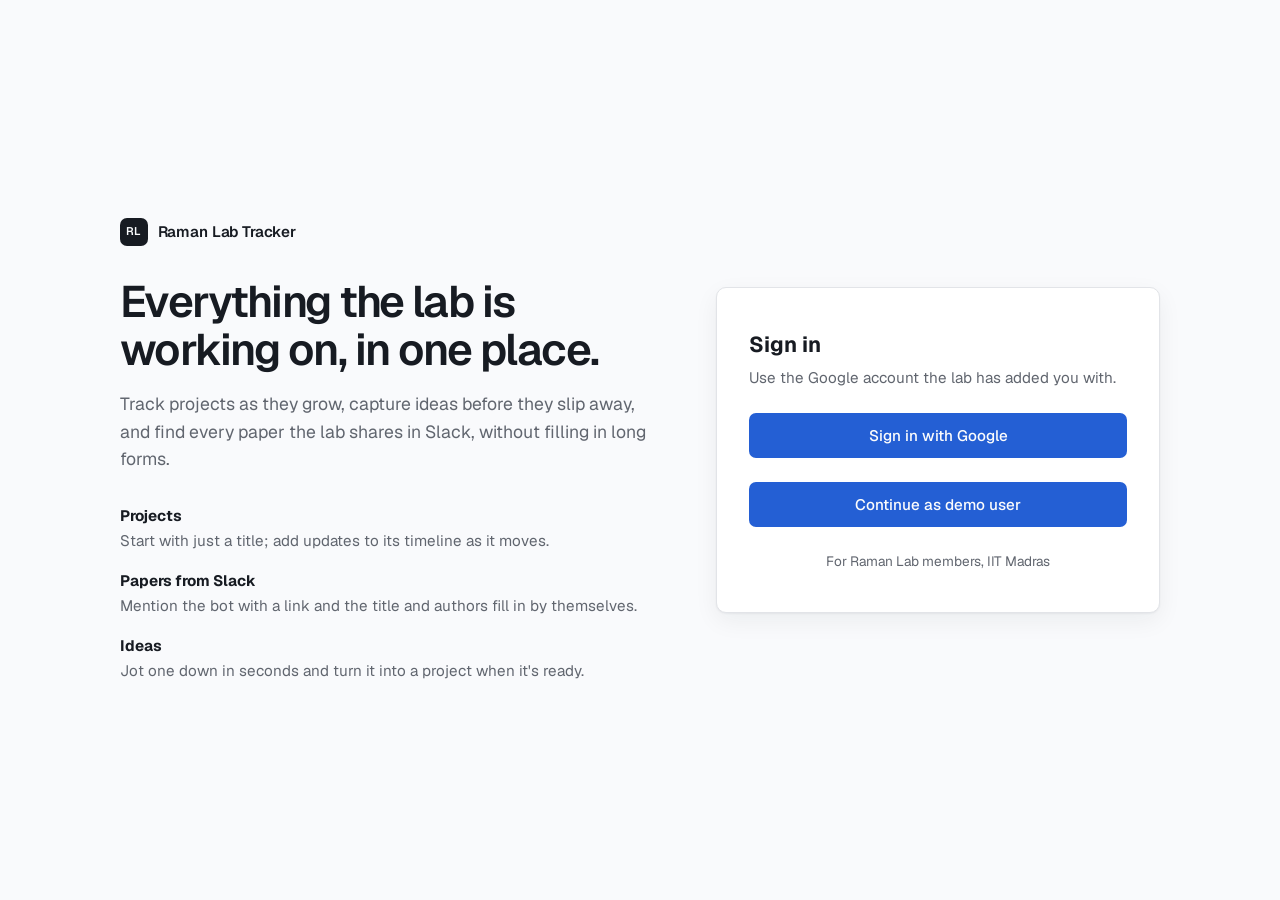
==== commit 5d647e67: "Add a demo sign-in for the demo profile Co-authored-by: Priyal Patel <priyalnpatel31@gmail.com>" ====
--- a/src/main/resources/static/login.html
+++ b/src/main/resources/static/login.html
@@ -34,19 +34,29 @@
         </section>
         <section class="login-card">
             <h2>Sign in</h2>
-            <p class="login-subtitle">Use the Google account the lab has added you with.</p>
+            <p id="login-subtitle" class="login-subtitle">Use the Google account the lab has added you with.</p>
             <p id="refused" class="notice notice-error" role="alert" hidden>
-                That Google account isn't on the Raman Lab list. Ask a lab admin to add you, or sign in with another account.
+                That Google account can't sign in to the Raman Lab tracker. Ask the lab's Lab Manager to add you, or sign in with another account.
             </p>
             <p id="signed-out" class="notice" hidden>You've signed out.</p>
-            <a class="button" href="/oauth2/authorization/google">Sign in with Google</a>
-            <p class="login-note">For Raman Lab members, IIT Madras</p>
+            <a id="google-sign-in" class="button" href="/oauth2/authorization/google">Sign in with Google</a>
+            <a id="demo-sign-in" class="button" href="/demo/sign-in" hidden>Continue as demo user</a>
+            <p id="login-note" class="login-note">For Raman Lab members, IIT Madras</p>
         </section>
     </main>
     <script>
         const params = new URLSearchParams(location.search);
         document.getElementById('refused').hidden = !params.has('error');
         document.getElementById('signed-out').hidden = !params.has('logout');
+        // only the demo Docker image answers 204 here; anywhere else this path redirects to sign-in, so nothing changes
+        fetch('/demo/available', { redirect: 'manual' }).then(response => {
+            if (response.status === 204) {
+                document.getElementById('google-sign-in').hidden = true;
+                document.getElementById('demo-sign-in').hidden = false;
+                document.getElementById('login-subtitle').textContent = 'Look around with sample data; nothing here is real.';
+                document.getElementById('login-note').textContent = 'Demo mode';
+            }
+        }).catch(() => {});
     </script>
 </body>
 </html>
--- a/src/main/resources/static/css/app.css
+++ b/src/main/resources/static/css/app.css
@@ -168,6 +168,11 @@
     overflow-x: auto;
 }
 
+/* a page with no button in the tab bar, such as Manage access */
+.tab[hidden] {
+    display: none;
+}
+
 .tab {
     display: inline-flex;
     align-items: center;
@@ -614,6 +619,12 @@
     color: var(--muted);
 }
 
+.autofill-row {
+    display: flex;
+    justify-content: flex-end;
+    margin-top: 0.5rem;
+}
+
 .markdown-hint {
     margin-right: auto;
     color: var(--muted);
@@ -1277,6 +1288,260 @@
     overflow-y: auto;
 }
 
+/* Tag picker: the lab's tags as chips in a scrolling box, like the list the lab keeps */
+.tag-picker {
+    display: grid;
+    gap: 0.5rem;
+}
+
+.tag-picker-groups {
+    max-height: 15rem;
+    overflow-y: auto;
+    padding: 0.6rem 0.75rem;
+    border: 1px solid var(--border);
+    border-radius: var(--radius-sm);
+}
+
+.tag-group + .tag-group {
+    margin-top: 0.75rem;
+}
+
+.tag-group-title {
+    margin: 0 0 0.4rem;
+    color: var(--muted);
+    font-size: 0.72rem;
+    font-weight: 600;
+    letter-spacing: 0.04em;
+    text-transform: uppercase;
+}
+
+.tag-chips {
+    display: flex;
+    flex-wrap: wrap;
+    gap: 0.35rem;
+}
+
+.tag-chip {
+    padding: 0.25rem 0.7rem;
+    border: 1px solid var(--border);
+    border-radius: 999px;
+    background: var(--surface);
+    color: var(--text);
+    font: inherit;
+    font-size: 0.85rem;
+    cursor: pointer;
+    transition:
+        transform var(--fast) var(--ease-out),
+        background-color var(--fast) var(--ease-out),
+        border-color var(--fast) var(--ease-out);
+}
+
+.tag-chip:active {
+    transform: scale(0.97);
+}
+
+.tag-chip[aria-pressed="true"] {
+    border-color: var(--accent);
+    background: var(--accent-soft);
+    color: var(--accent);
+}
+
+@media (hover: hover) and (pointer: fine) {
+    .tag-chip:hover {
+        border-color: color-mix(in oklch, var(--text) 25%, var(--border));
+    }
+}
+
+.field-row {
+    display: grid;
+    grid-template-columns: repeat(auto-fit, minmax(9rem, 1fr));
+    gap: 0 0.75rem;
+}
+
+.check-field {
+    display: flex;
+    align-items: center;
+    gap: 0.5rem;
+    font-size: 0.9rem;
+}
+
+.badge-collab {
+    display: inline-block;
+    padding: 0.1rem 0.55rem;
+    border: 1px solid var(--border);
+    border-radius: 999px;
+    color: var(--muted);
+    font-size: 0.75rem;
+    font-weight: 500;
+    white-space: nowrap;
+    vertical-align: middle;
+}
+
+.card-badges {
+    display: flex;
+    flex-shrink: 0;
+    align-items: center;
+    gap: 0.4rem;
+}
+
+.card-title .badge-collab {
+    margin-left: 0.5rem;
+}
+
+.detail-parts {
+    display: grid;
+    gap: 1rem;
+}
+
+.detail-part-title {
+    margin: 0 0 0.3rem;
+    color: var(--muted);
+    font-size: 0.75rem;
+    font-weight: 600;
+    letter-spacing: 0.04em;
+    text-transform: uppercase;
+}
+
+.detail-part > :last-child {
+    margin-bottom: 0;
+}
+
+.idea-details {
+    margin-top: 0.5rem;
+}
+
+.idea-details summary {
+    color: var(--accent);
+    font-size: 0.88rem;
+    cursor: pointer;
+}
+
+.idea-details .detail-part {
+    margin-top: 0.6rem;
+}
+
+.side-text {
+    margin: 0;
+    font-size: 0.9rem;
+}
+
+.paper-picker {
+    display: grid;
+    gap: 0.35rem;
+    margin-top: 0.5rem;
+}
+
+.paper-results {
+    display: grid;
+    gap: 0.15rem;
+    margin: 0;
+    padding: 0;
+    list-style: none;
+}
+
+.paper-result {
+    display: flex;
+    gap: 0.35rem;
+    align-items: flex-start;
+    width: 100%;
+    padding: 0.3rem 0.4rem;
+    border: 0;
+    border-radius: 6px;
+    background: none;
+    color: var(--text);
+    font: inherit;
+    font-size: 0.85rem;
+    text-align: left;
+    cursor: pointer;
+}
+
+@media (hover: hover) and (pointer: fine) {
+    .paper-result:hover {
+        background: var(--surface-muted);
+    }
+}
+
+.reference-editor {
+    display: grid;
+    gap: 0.4rem;
+    margin-top: 1rem;
+    padding-top: 0.75rem;
+    border-top: 1px solid var(--border);
+}
+
+.idea-references {
+    display: flex;
+    flex-wrap: wrap;
+    align-items: center;
+    gap: 0.3rem;
+    margin: 0.5rem 0 0;
+    color: var(--muted);
+    font-size: 0.85rem;
+    overflow-wrap: anywhere;
+}
+
+.access-note {
+    margin: 0 0 1rem;
+}
+
+.access-list {
+    display: grid;
+    padding: 0.25rem 1.25rem;
+    margin-bottom: 1.5rem;
+}
+
+.access-row {
+    display: flex;
+    flex-wrap: wrap;
+    align-items: center;
+    gap: 0.5rem 0.75rem;
+    padding: 0.75rem 0;
+}
+
+.access-row + .access-row {
+    border-top: 1px solid var(--border);
+}
+
+.access-who {
+    flex: 1;
+    min-width: 12rem;
+}
+
+.access-name,
+.access-email {
+    margin: 0;
+    overflow-wrap: anywhere;
+}
+
+.access-name {
+    font-weight: 600;
+}
+
+.access-email {
+    color: var(--muted);
+    font-size: 0.85rem;
+}
+
+.access-row .input {
+    width: auto;
+}
+
+.person-link {
+    color: inherit;
+    text-decoration: none;
+}
+
+@media (hover: hover) and (pointer: fine) {
+    .person-link:hover {
+        color: var(--accent);
+        text-decoration: underline;
+    }
+}
+
+.lab-overview {
+    margin-bottom: 1.5rem;
+}
+
 .member-option {
     display: flex;
     align-items: center;
